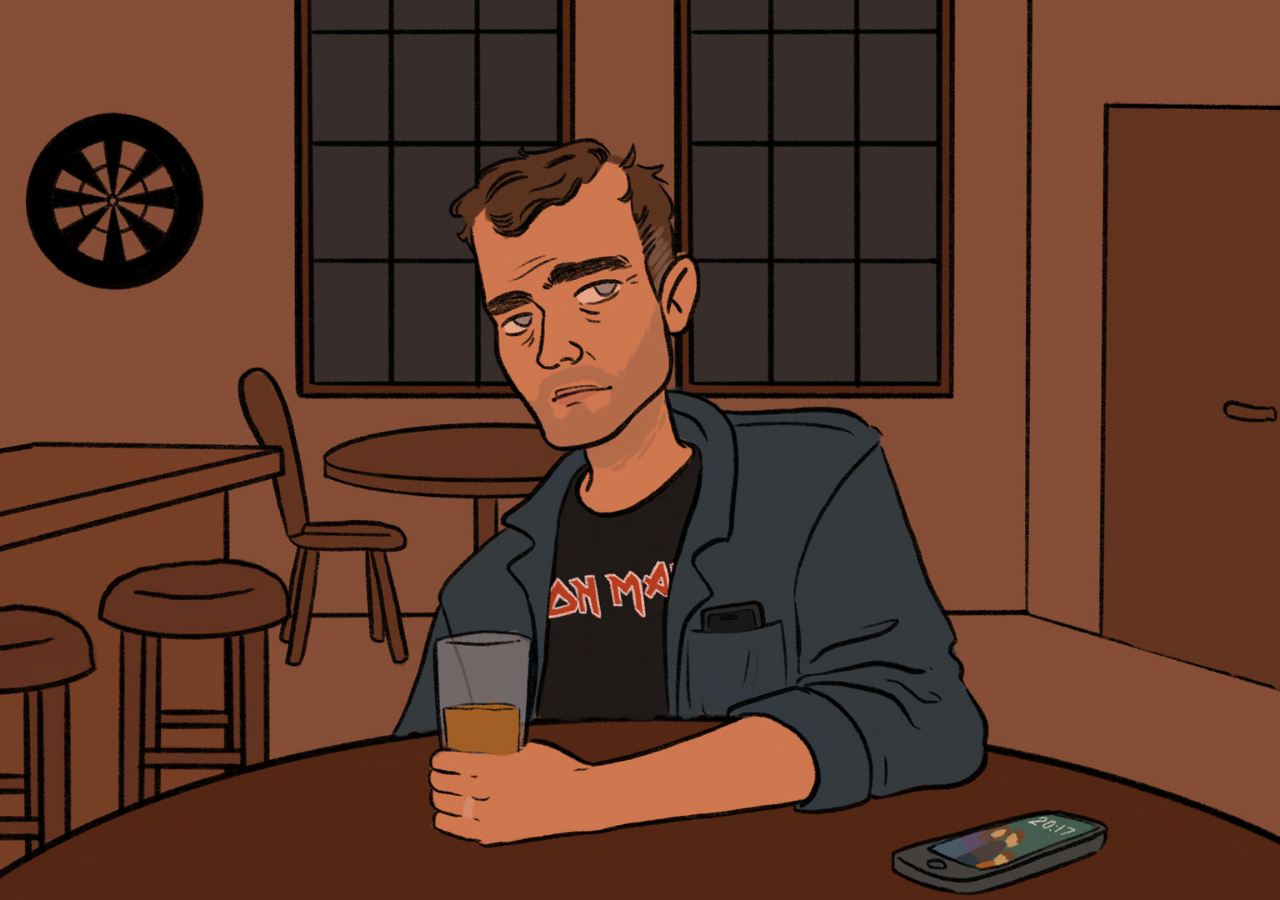
==== Gaute.html @ eee4f57a "Initial commit" ====
<!DOCTYPE html>
<html lang="en">
<head>
    <meta charset="UTF-8">
    <meta name="viewport" content="width=device-width, initial-scale=1.0">
    <link rel="stylesheet" href="date.css">
    <title>Gaute</title>
</head>
<body>  
    <div class="bakgrunn">

    </div>
</body>
</html>
---- date.css ----
*{
    margin: 0;
}
html, body {
margin: 0;
padding: 0;
box-sizing: border-box;
font-family: Arial, Helvetica, sans-serif;
}

.bakgrunn{
    height: 100vh;
    width: 100vw;
    background-image: url("img/Date_gift.jpg");
    background-size: cover;
    background-repeat: no-repeat;
    background-position: center;
}
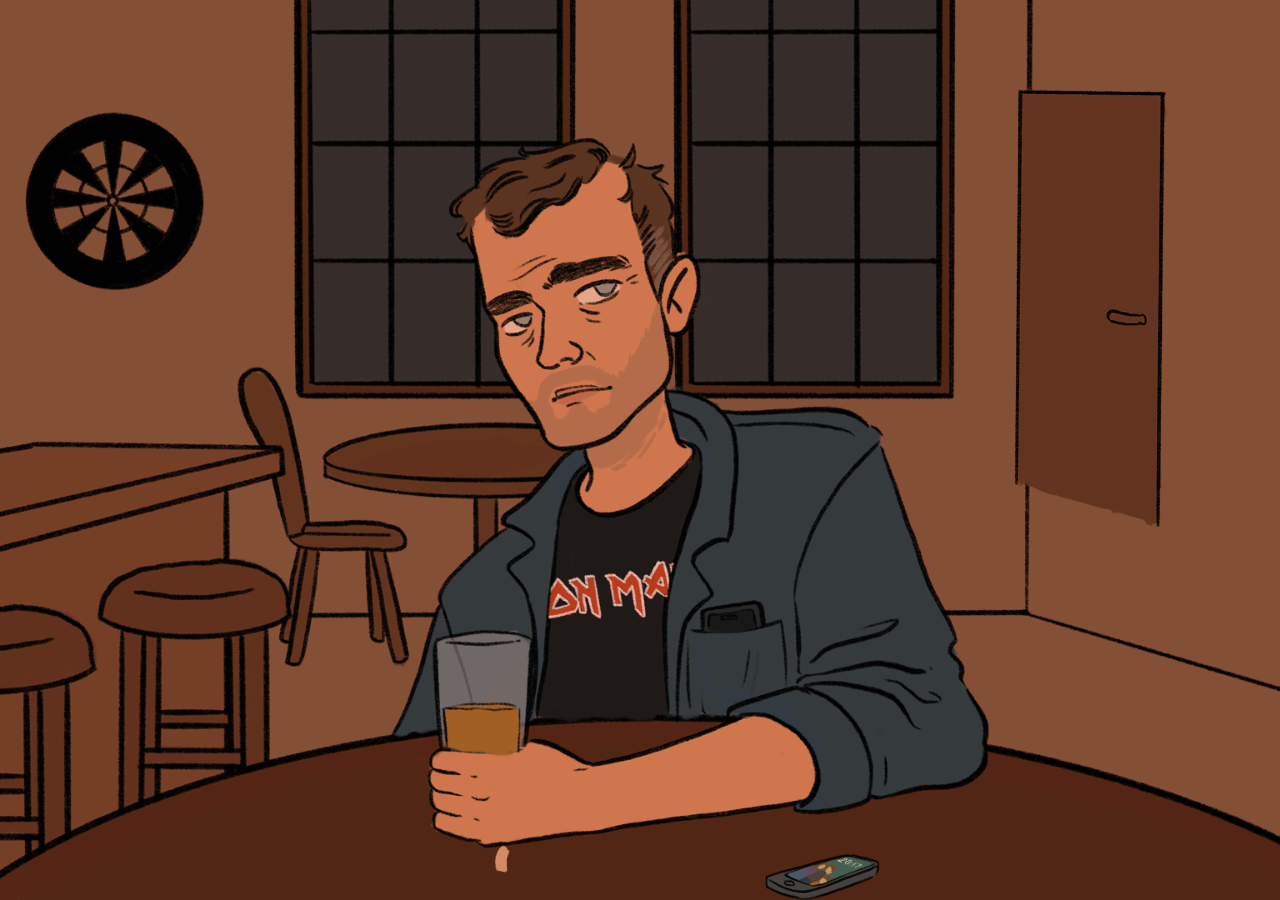
==== commit 79121525: "did stuff" ====
--- a/Gaute.html
+++ b/Gaute.html
@@ -8,7 +8,9 @@
 </head>
 <body>  
     <div class="bakgrunn">
-
+        <img class='door' src='img/Door.png' alt='door'>
+        <img class='ring' src='img/Ring.png' alt='ring'>
+        <img class='phone' src='img/Phone.png' alt='phone'>
     </div>
 </body>
 </html>--- a/date.css
+++ b/date.css
@@ -9,10 +9,36 @@
 }
 
 .bakgrunn{
+    position: relative;
     height: 100vh;
     width: 100vw;
-    background-image: url("img/Date_gift.jpg");
+    background-image: url("img/Defaultimage.png");
     background-size: cover;
     background-repeat: no-repeat;
     background-position: center;
+}
+
+.door {
+    position: absolute;
+    right: 0;
+    margin-right: 7rem;
+    margin-top: 5.5rem;
+    width: 12%;
+    background: transparent;
+}
+
+.ring {
+    position: absolute;
+    left: 0;
+    margin-top: 93.9vh;
+    margin-left: 38.6vw;
+}
+
+.phone {
+    position: absolute;
+    bottom: 0;
+    right: 0;
+    /* margin-bottom: 0.3rem; */
+    margin-right: 25rem;
+    width: 9%;
 }